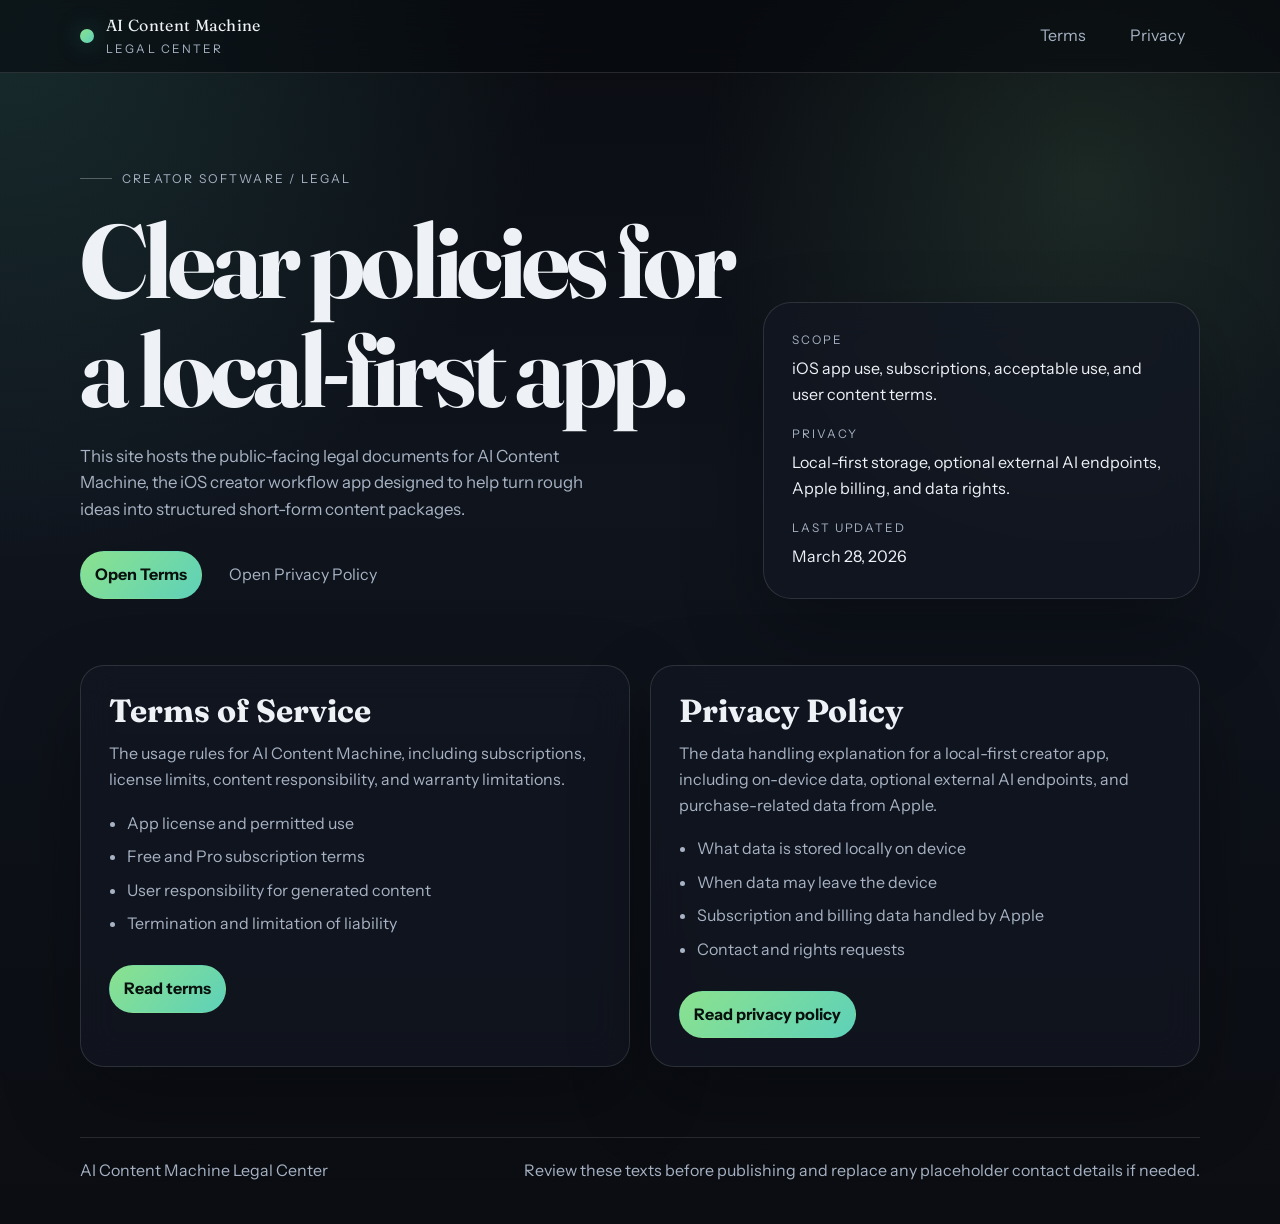
==== index.html @ 0b4315bd "Add GitHub Pages legal site" ====
<!DOCTYPE html>
<html lang="en">
<head>
  <meta charset="UTF-8">
  <meta name="viewport" content="width=device-width, initial-scale=1.0">
  <meta name="description" content="Legal information for AI Content Machine including Terms of Service and Privacy Policy.">
  <title>AI Content Machine Legal</title>
  <link rel="preconnect" href="https://fonts.googleapis.com">
  <link rel="preconnect" href="https://fonts.gstatic.com" crossorigin>
  <link href="https://fonts.googleapis.com/css2?family=Fraunces:opsz,wght@9..144,600;9..144,700&family=Instrument+Sans:wght@400;500;600;700&display=swap" rel="stylesheet">
  <link rel="stylesheet" href="styles.css">
</head>
<body>
  <header class="site-header">
    <div class="shell nav">
      <a class="brand" href="index.html">
        <span class="brand-mark"></span>
        <span class="brand-copy">
          <span class="brand-title">AI Content Machine</span>
          <span class="brand-subtitle">Legal Center</span>
        </span>
      </a>
      <nav class="nav-links" aria-label="Main navigation">
        <a href="terms.html">Terms</a>
        <a href="privacy.html">Privacy</a>
      </nav>
    </div>
  </header>

  <main>
    <section class="hero">
      <div class="shell hero-grid">
        <div>
          <span class="eyebrow">Creator Software / Legal</span>
          <h1>Clear policies for a local-first app.</h1>
          <p>
            This site hosts the public-facing legal documents for AI Content Machine, the iOS creator workflow app designed to help turn rough ideas into structured short-form content packages.
          </p>
          <div class="hero-actions">
            <a class="button-link primary" href="terms.html">Open Terms</a>
            <a class="button-link" href="privacy.html">Open Privacy Policy</a>
          </div>
        </div>
        <aside class="hero-card" aria-label="Document summary">
          <dl>
            <div>
              <dt>Scope</dt>
              <dd>iOS app use, subscriptions, acceptable use, and user content terms.</dd>
            </div>
            <div>
              <dt>Privacy</dt>
              <dd>Local-first storage, optional external AI endpoints, Apple billing, and data rights.</dd>
            </div>
            <div>
              <dt>Last updated</dt>
              <dd>March 28, 2026</dd>
            </div>
          </dl>
        </aside>
      </div>
    </section>

    <section class="overview">
      <div class="shell section-grid">
        <article class="section-card">
          <h2>Terms of Service</h2>
          <p>The usage rules for AI Content Machine, including subscriptions, license limits, content responsibility, and warranty limitations.</p>
          <ul>
            <li>App license and permitted use</li>
            <li>Free and Pro subscription terms</li>
            <li>User responsibility for generated content</li>
            <li>Termination and limitation of liability</li>
          </ul>
          <div class="hero-actions">
            <a class="button-link primary" href="terms.html">Read terms</a>
          </div>
        </article>

        <article class="section-card">
          <h2>Privacy Policy</h2>
          <p>The data handling explanation for a local-first creator app, including on-device data, optional external AI endpoints, and purchase-related data from Apple.</p>
          <ul>
            <li>What data is stored locally on device</li>
            <li>When data may leave the device</li>
            <li>Subscription and billing data handled by Apple</li>
            <li>Contact and rights requests</li>
          </ul>
          <div class="hero-actions">
            <a class="button-link primary" href="privacy.html">Read privacy policy</a>
          </div>
        </article>
      </div>
    </section>
  </main>

  <footer class="site-footer">
    <div class="shell footer-line">
      <span>AI Content Machine Legal Center</span>
      <span>Review these texts before publishing and replace any placeholder contact details if needed.</span>
    </div>
  </footer>
</body>
</html>
---- styles.css ----
:root {
  --bg: #0b0d12;
  --bg-soft: #121722;
  --panel: rgba(18, 23, 34, 0.72);
  --panel-strong: rgba(11, 13, 18, 0.88);
  --text: #eef2f7;
  --muted: #a7b3c4;
  --line: rgba(255, 255, 255, 0.12);
  --accent: #8be28e;
  --accent-strong: #5ed1b9;
  --warning: #ffd37a;
  --max: 1120px;
  --copy: 760px;
  --shadow: 0 32px 80px rgba(0, 0, 0, 0.28);
}

* {
  box-sizing: border-box;
}

html {
  scroll-behavior: smooth;
}

body {
  margin: 0;
  font-family: "Instrument Sans", "Inter", "Segoe UI", sans-serif;
  color: var(--text);
  background:
    radial-gradient(circle at top left, rgba(94, 209, 185, 0.16), transparent 32%),
    radial-gradient(circle at 85% 15%, rgba(139, 226, 142, 0.12), transparent 26%),
    linear-gradient(180deg, #0a0c11 0%, #0f141d 40%, #0b0d12 100%);
  min-height: 100vh;
  line-height: 1.6;
}

a {
  color: inherit;
}

.shell {
  width: min(calc(100% - 32px), var(--max));
  margin: 0 auto;
}

.site-header {
  position: sticky;
  top: 0;
  z-index: 10;
  backdrop-filter: blur(18px);
  background: rgba(8, 10, 16, 0.62);
  border-bottom: 1px solid var(--line);
}

.nav {
  display: flex;
  align-items: center;
  justify-content: space-between;
  gap: 20px;
  min-height: 72px;
}

.brand {
  text-decoration: none;
  display: inline-flex;
  align-items: center;
  gap: 12px;
}

.brand-mark {
  width: 14px;
  height: 14px;
  border-radius: 999px;
  background: linear-gradient(135deg, var(--accent), var(--accent-strong));
  box-shadow: 0 0 24px rgba(94, 209, 185, 0.35);
}

.brand-copy {
  display: grid;
  gap: 2px;
}

.brand-title {
  font-family: "Fraunces", "Georgia", serif;
  font-size: 1rem;
  letter-spacing: 0.02em;
}

.brand-subtitle {
  font-size: 0.74rem;
  text-transform: uppercase;
  letter-spacing: 0.18em;
  color: var(--muted);
}

.nav-links {
  display: flex;
  flex-wrap: wrap;
  gap: 14px;
}

.nav-links a,
.button-link {
  text-decoration: none;
  color: var(--muted);
  border: 1px solid transparent;
  border-radius: 999px;
  padding: 10px 14px;
  transition: 180ms ease;
}

.nav-links a:hover,
.button-link:hover {
  color: var(--text);
  border-color: var(--line);
  background: rgba(255, 255, 255, 0.03);
}

.hero {
  padding: 88px 0 44px;
}

.hero-grid {
  display: grid;
  grid-template-columns: minmax(0, 1.2fr) minmax(320px, 0.8fr);
  gap: 28px;
  align-items: end;
}

.eyebrow {
  display: inline-flex;
  align-items: center;
  gap: 10px;
  font-size: 0.76rem;
  text-transform: uppercase;
  letter-spacing: 0.18em;
  color: var(--muted);
}

.eyebrow::before {
  content: "";
  width: 32px;
  height: 1px;
  background: rgba(255, 255, 255, 0.28);
}

h1,
h2,
h3 {
  margin: 0;
  line-height: 1.05;
}

.hero h1 {
  margin-top: 18px;
  max-width: 10ch;
  font-family: "Fraunces", "Georgia", serif;
  font-size: clamp(3.4rem, 9vw, 6.5rem);
  letter-spacing: -0.04em;
}

.hero p {
  max-width: 34rem;
  margin: 18px 0 0;
  color: var(--muted);
  font-size: 1.05rem;
}

.hero-actions {
  display: flex;
  flex-wrap: wrap;
  gap: 12px;
  margin-top: 28px;
}

.button-link.primary {
  color: #08110d;
  font-weight: 700;
  background: linear-gradient(135deg, var(--accent), var(--accent-strong));
  border-color: transparent;
}

.hero-card,
.section-card,
.doc-shell {
  background: var(--panel);
  border: 1px solid var(--line);
  box-shadow: var(--shadow);
  backdrop-filter: blur(18px);
}

.hero-card {
  padding: 28px;
  border-radius: 28px;
}

.hero-card dl {
  margin: 0;
  display: grid;
  gap: 18px;
}

.hero-card dt {
  font-size: 0.74rem;
  text-transform: uppercase;
  letter-spacing: 0.16em;
  color: var(--muted);
}

.hero-card dd {
  margin: 6px 0 0;
  font-size: 1rem;
}

.overview {
  padding: 22px 0 70px;
}

.section-grid {
  display: grid;
  grid-template-columns: repeat(2, minmax(0, 1fr));
  gap: 20px;
}

.section-card {
  padding: 28px;
  border-radius: 24px;
}

.section-card h2 {
  font-family: "Fraunces", "Georgia", serif;
  font-size: 2rem;
  margin-bottom: 14px;
}

.section-card p {
  color: var(--muted);
  margin: 0 0 18px;
}

.section-card ul {
  margin: 0;
  padding-left: 18px;
  color: var(--muted);
}

.section-card li + li {
  margin-top: 8px;
}

.doc-page {
  padding: 56px 0 90px;
}

.doc-shell {
  width: min(calc(100% - 32px), var(--copy));
  margin: 0 auto;
  border-radius: 28px;
  padding: 34px 28px 38px;
}

.doc-header {
  padding-bottom: 24px;
  margin-bottom: 28px;
  border-bottom: 1px solid var(--line);
}

.doc-header h1 {
  margin-top: 14px;
  font-family: "Fraunces", "Georgia", serif;
  font-size: clamp(2.4rem, 6vw, 4rem);
  letter-spacing: -0.04em;
}

.doc-meta {
  margin-top: 14px;
  color: var(--muted);
  font-size: 0.95rem;
}

.notice {
  margin-top: 18px;
  padding: 14px 16px;
  border-radius: 18px;
  background: rgba(255, 211, 122, 0.08);
  border: 1px solid rgba(255, 211, 122, 0.18);
  color: #ffe8b0;
}

.doc-section + .doc-section {
  margin-top: 28px;
}

.doc-section h2 {
  font-size: 1.4rem;
  font-family: "Fraunces", "Georgia", serif;
  margin-bottom: 12px;
}

.doc-section p,
.doc-section li {
  color: var(--muted);
}

.doc-section ul {
  padding-left: 18px;
  margin: 14px 0 0;
}

.doc-section li + li {
  margin-top: 8px;
}

.doc-footer {
  margin-top: 34px;
  padding-top: 20px;
  border-top: 1px solid var(--line);
  color: var(--muted);
  font-size: 0.94rem;
}

.site-footer {
  padding: 0 0 40px;
  color: var(--muted);
}

.footer-line {
  display: flex;
  justify-content: space-between;
  gap: 16px;
  padding-top: 20px;
  border-top: 1px solid var(--line);
}

@media (max-width: 860px) {
  .hero-grid,
  .section-grid {
    grid-template-columns: 1fr;
  }

  .hero {
    padding-top: 54px;
  }

  .nav {
    min-height: 88px;
    align-items: start;
    padding: 14px 0;
    flex-direction: column;
  }
}

@media (max-width: 520px) {
  .doc-shell,
  .hero-card,
  .section-card {
    border-radius: 22px;
    padding: 22px 18px;
  }

  .hero h1 {
    max-width: 12ch;
  }

  .footer-line {
    flex-direction: column;
  }
}
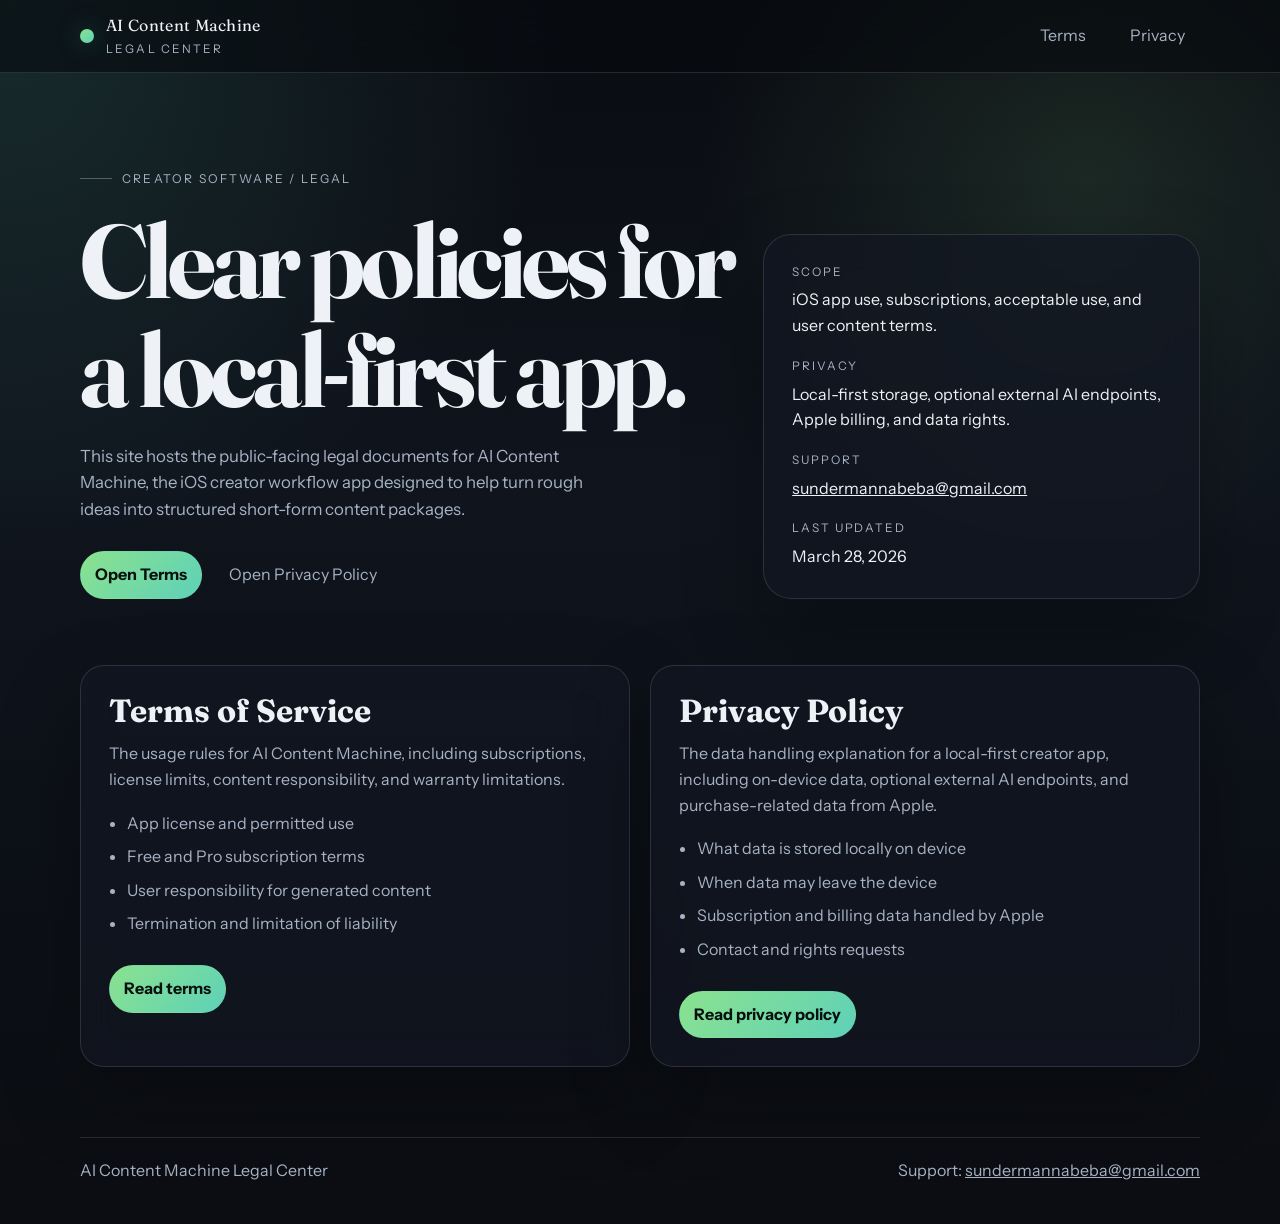
==== commit 5d8954cf: "Add support email to legal site" ====
--- a/index.html
+++ b/index.html
@@ -52,6 +52,10 @@
               <dd>Local-first storage, optional external AI endpoints, Apple billing, and data rights.</dd>
             </div>
             <div>
+              <dt>Support</dt>
+              <dd><a href="mailto:sundermannabeba@gmail.com">sundermannabeba@gmail.com</a></dd>
+            </div>
+            <div>
               <dt>Last updated</dt>
               <dd>March 28, 2026</dd>
             </div>
@@ -96,7 +100,7 @@
   <footer class="site-footer">
     <div class="shell footer-line">
       <span>AI Content Machine Legal Center</span>
-      <span>Review these texts before publishing and replace any placeholder contact details if needed.</span>
+      <span>Support: <a href="mailto:sundermannabeba@gmail.com">sundermannabeba@gmail.com</a></span>
     </div>
   </footer>
 </body>
